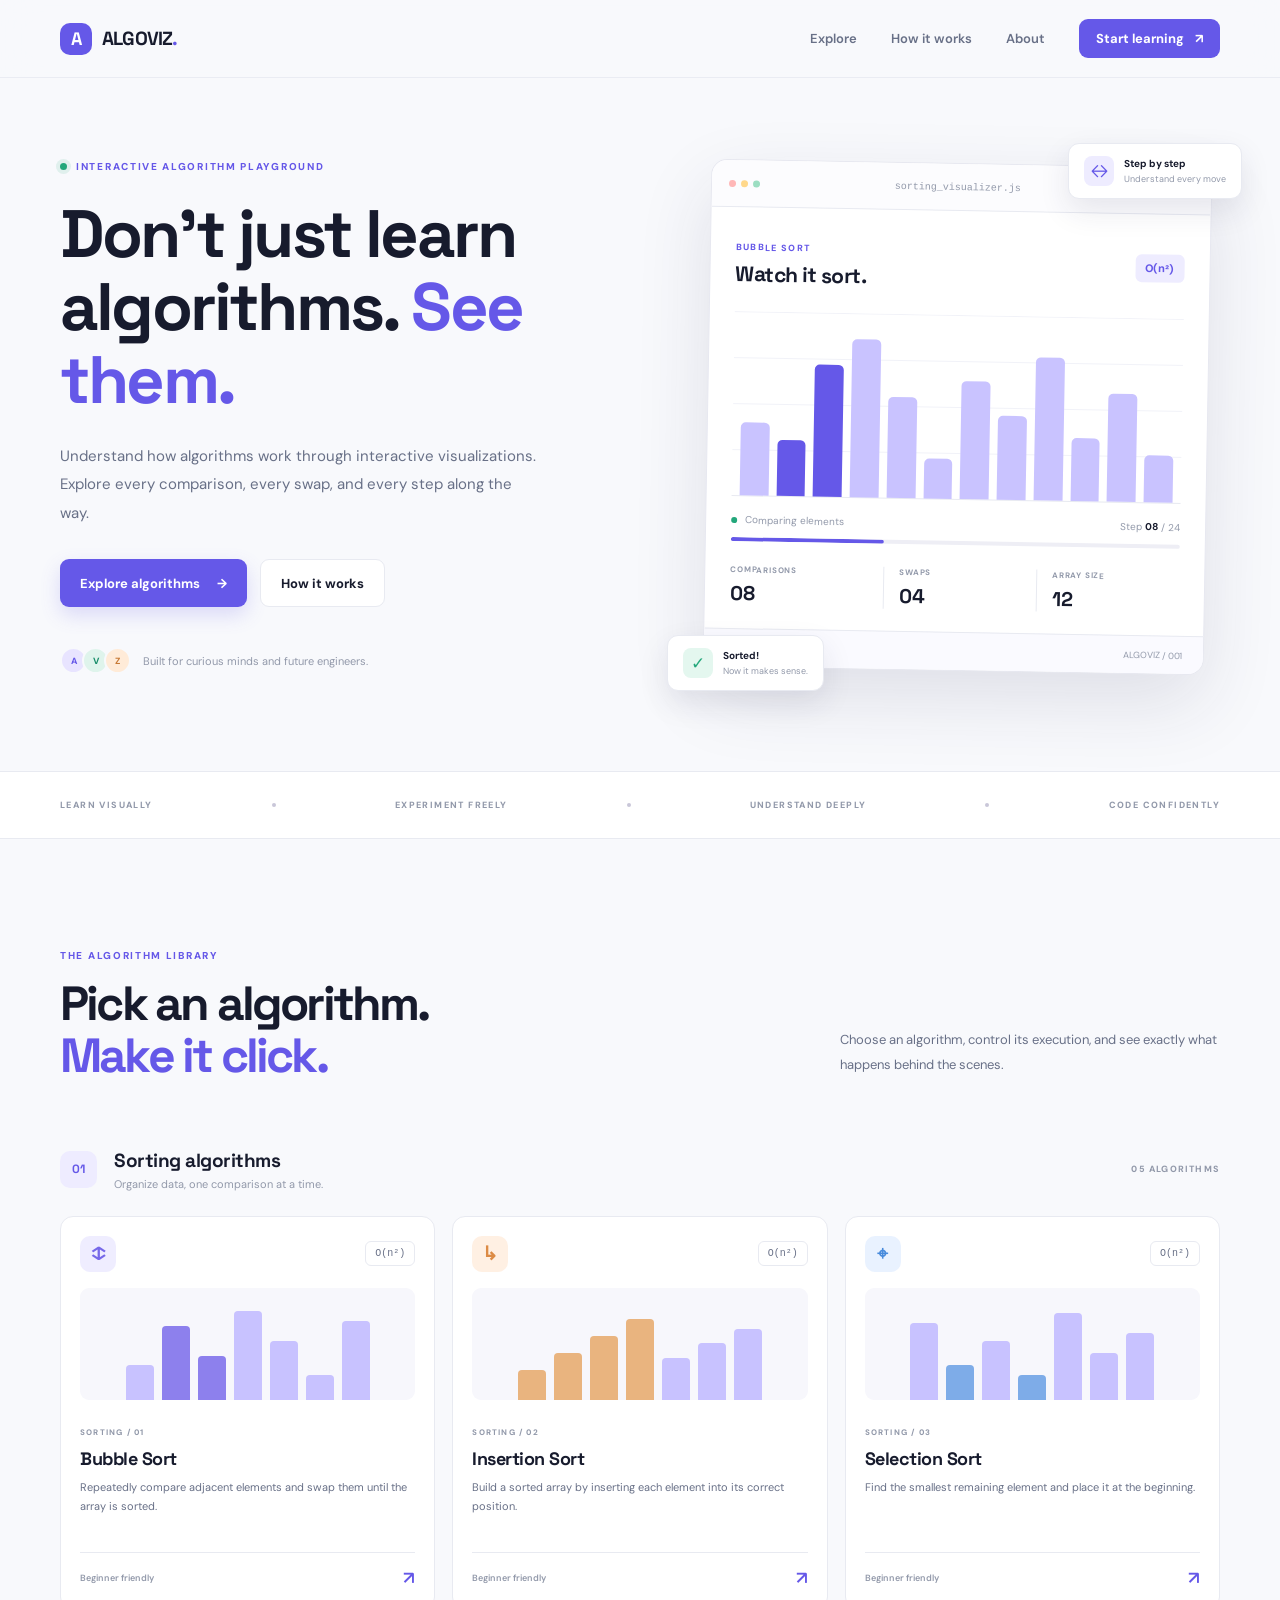
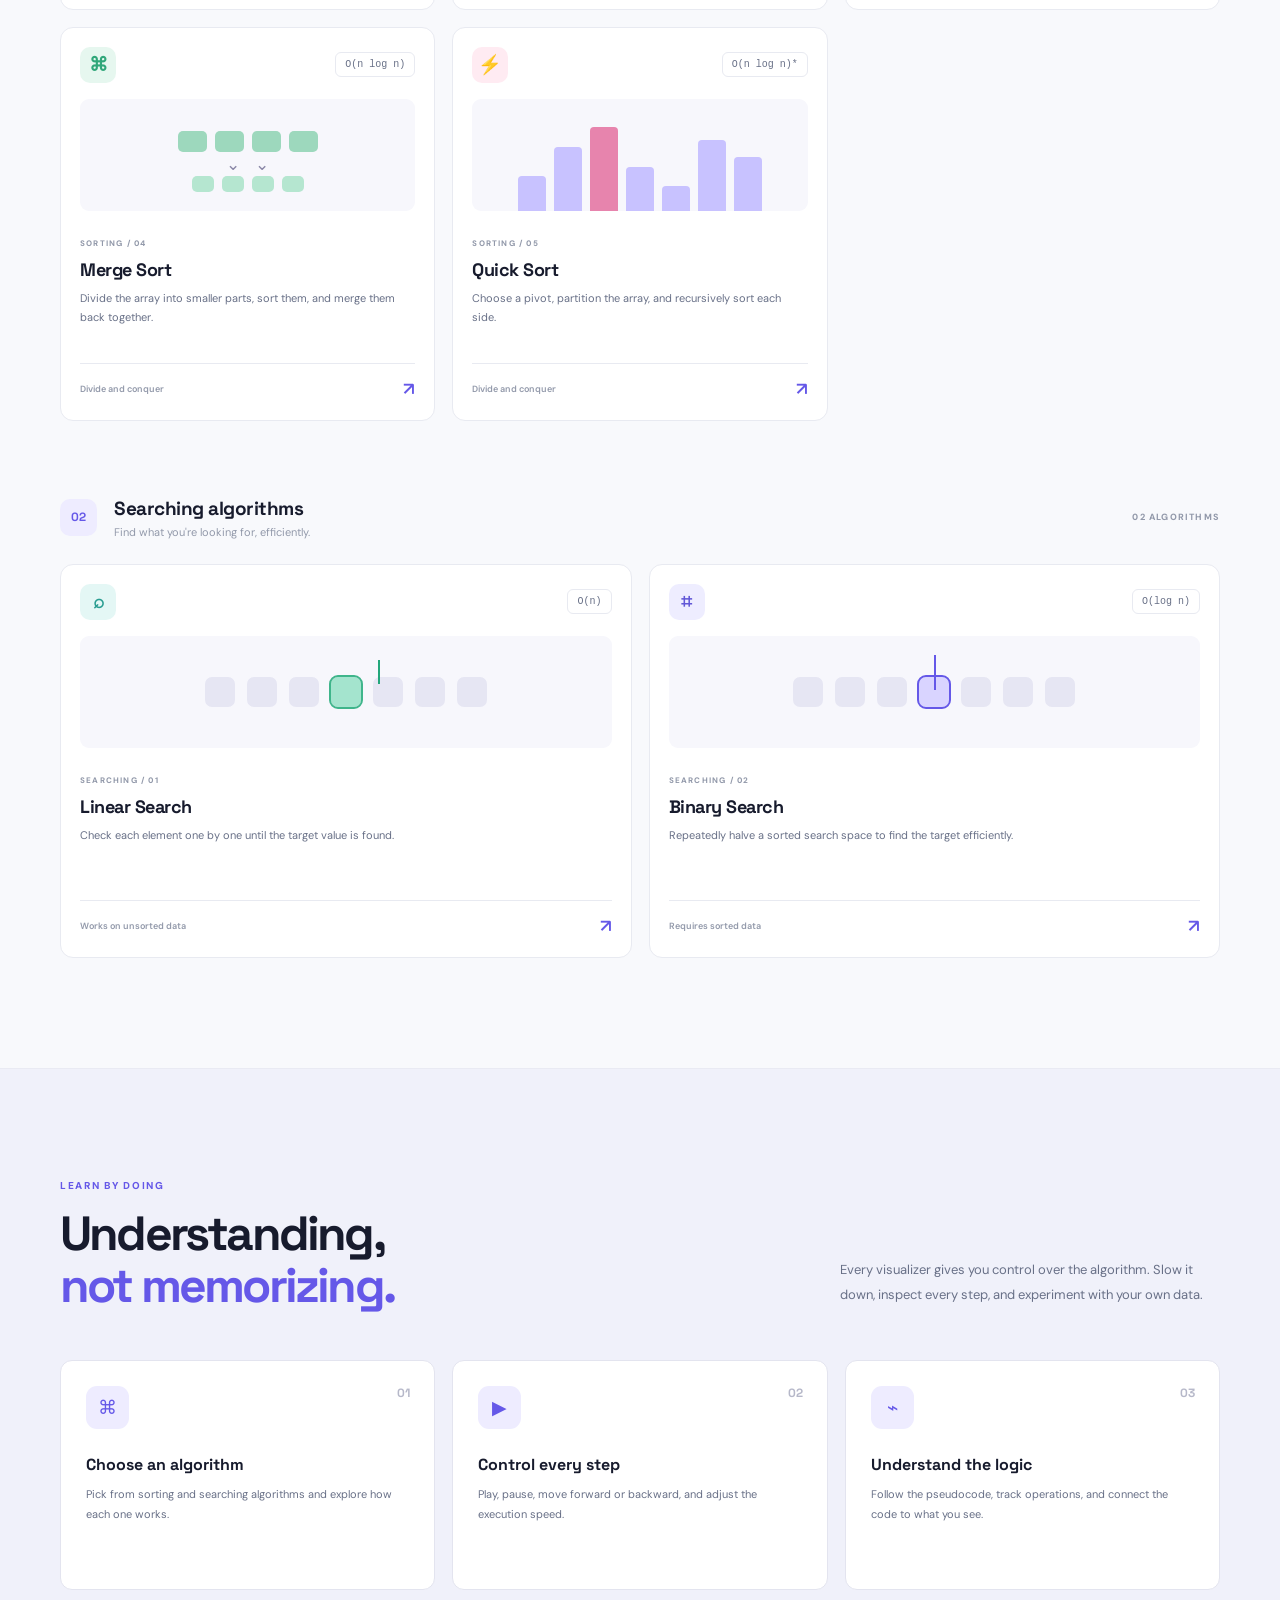
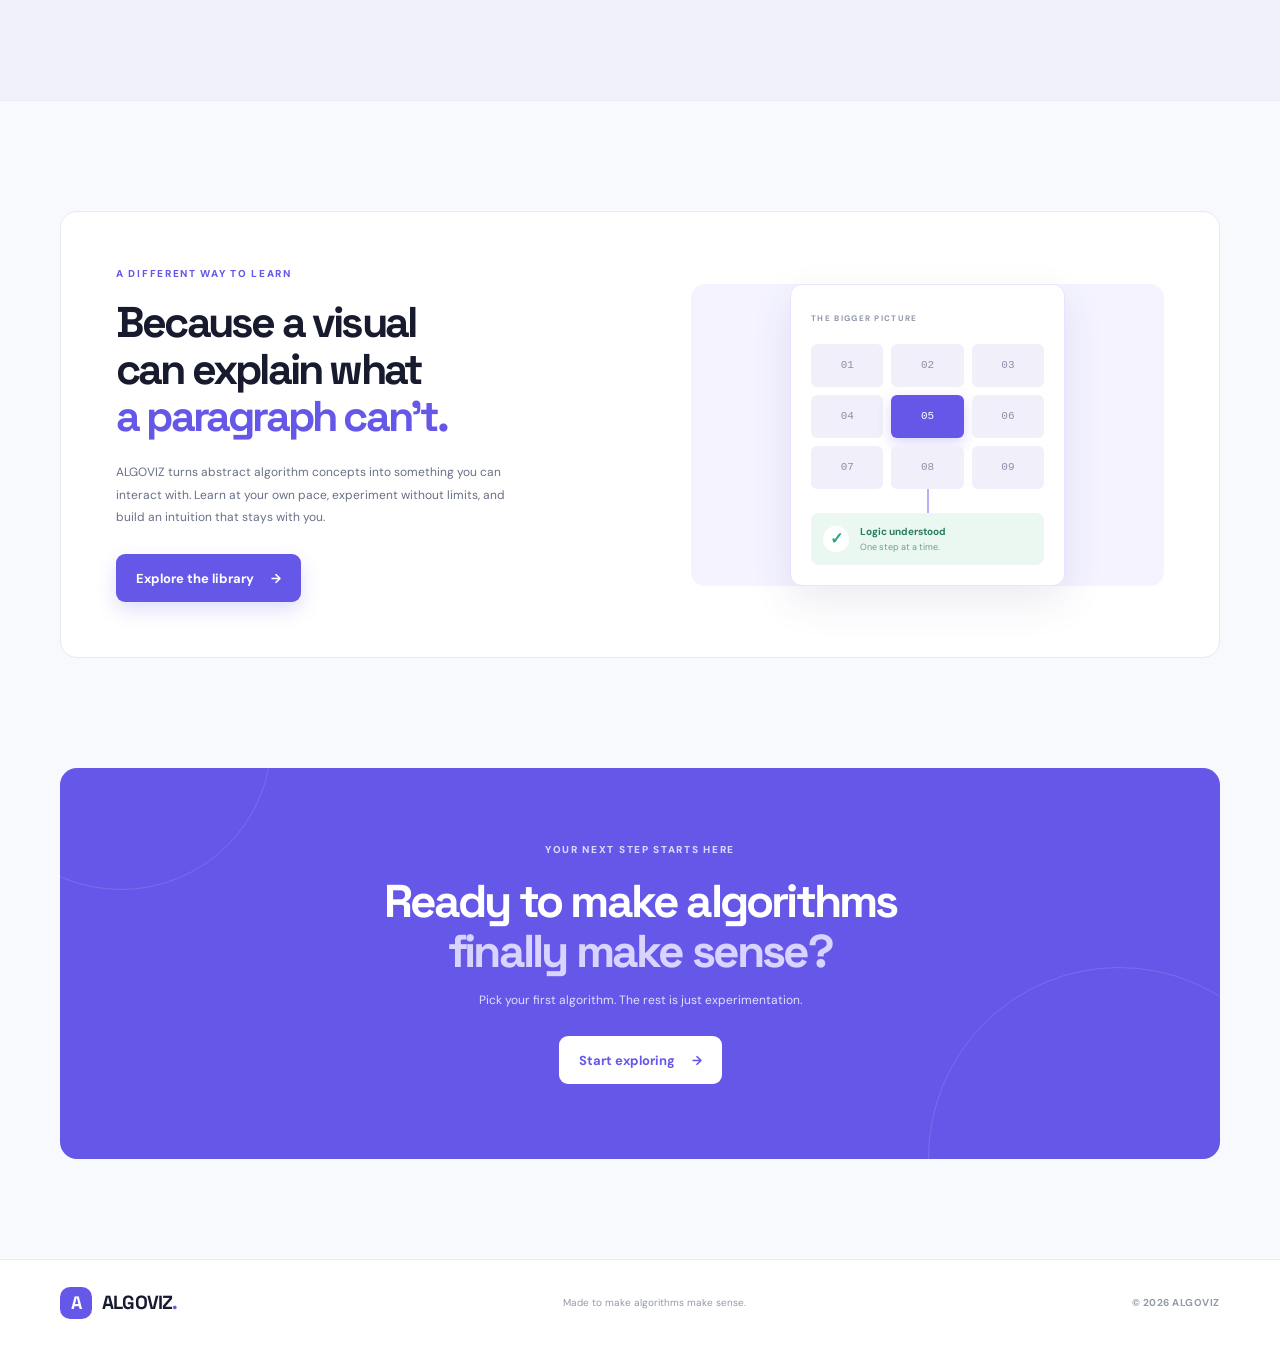
==== index.html @ 14aaf3ce "Updated UI" ====
<!DOCTYPE html>
<html lang="en">
<head>
  <meta charset="UTF-8" />
  <meta name="viewport" content="width=device-width, initial-scale=1.0" />
  <meta name="theme-color" content="#f8f9fc" />
  <meta name="description" content="Explore sorting and searching algorithms through interactive visualizations. Learn how algorithms work, one step at a time." />
  <title>ALGOVIZ — See Algorithms in Action</title>
  <link rel="preconnect" href="https://fonts.googleapis.com">
  <link rel="preconnect" href="https://fonts.gstatic.com" crossorigin>
  <link href="https://fonts.googleapis.com/css2?family=DM+Sans:wght@400;500;600;700;800&family=Space+Grotesk:wght@400;500;600;700&display=swap" rel="stylesheet">
  <link rel="stylesheet" href="css/global.css" />
  <script src="js/app.js" defer></script>
</head>
<body>
  <header class="site-header">
    <nav class="navbar container">
      <a href="index.html" class="brand">
        <span class="brand-mark">A</span>
        <span>ALGOVIZ<span class="brand-dot">.</span></span>
      </a>

      <button class="menu-toggle" id="menuToggle" aria-label="Toggle navigation" aria-expanded="false">
        <span></span>
        <span></span>
      </button>

      <div class="nav-links" id="navLinks">
        <a href="#explore">Explore</a>
        <a href="#how-it-works">How it works</a>
        <a href="#about">About</a>
        <a href="#explore" class="nav-cta">Start learning <span>↗</span></a>
      </div>
    </nav>
  </header>

  <main>
    <section class="hero container">
      <div class="hero-content reveal">
        <div class="eyebrow">
          <span class="eyebrow-dot"></span>
          INTERACTIVE ALGORITHM PLAYGROUND
        </div>

        <h1>
          Don't just learn<br />
          algorithms. <span>See them.</span>
        </h1>

        <p class="hero-description">
          Understand how algorithms work through interactive visualizations.
          Explore every comparison, every swap, and every step along the way.
        </p>

        <div class="hero-actions">
          <a href="#explore" class="button button-primary">
            Explore algorithms <span>→</span>
          </a>
          <a href="#how-it-works" class="button button-secondary">
            How it works
          </a>
        </div>

        <div class="hero-meta">
          <div class="avatar-stack">
            <span>A</span>
            <span>V</span>
            <span>Z</span>
          </div>
          <p>Built for curious minds and future engineers.</p>
        </div>
      </div>

      <div class="hero-visual reveal">
        <div class="visual-window">
          <div class="window-top">
            <div class="window-dots">
              <i></i><i></i><i></i>
            </div>
            <span>sorting_visualizer.js</span>
            <span class="live-indicator"><i></i> LIVE</span>
          </div>

          <div class="visual-content">
            <div class="visual-heading">
              <div>
                <span class="visual-label">BUBBLE SORT</span>
                <h3>Watch it sort.</h3>
              </div>
              <span class="complexity-tag">O(n²)</span>
            </div>

            <div class="bars-container" id="previewBars">
              <div class="bar" style="height: 42%"></div>
              <div class="bar" style="height: 76%"></div>
              <div class="bar" style="height: 32%"></div>
              <div class="bar" style="height: 91%"></div>
              <div class="bar" style="height: 58%"></div>
              <div class="bar" style="height: 23%"></div>
              <div class="bar" style="height: 68%"></div>
              <div class="bar" style="height: 48%"></div>
              <div class="bar" style="height: 82%"></div>
              <div class="bar" style="height: 36%"></div>
              <div class="bar" style="height: 62%"></div>
              <div class="bar" style="height: 27%"></div>
            </div>

            <div class="visual-status">
              <span><i class="status-dot"></i> Comparing elements</span>
              <span>Step <strong>08</strong> / 24</span>
            </div>

            <div class="visual-progress">
              <span></span>
            </div>

            <div class="visual-stats">
              <div>
                <span>COMPARISONS</span>
                <strong>08</strong>
              </div>
              <div>
                <span>SWAPS</span>
                <strong>04</strong>
              </div>
              <div>
                <span>ARRAY SIZE</span>
                <strong>12</strong>
              </div>
            </div>
          </div>

          <div class="visual-footer">
            <span>● Interactive preview</span>
            <span>ALGOVIZ / 001</span>
          </div>
        </div>

        <div class="floating-note note-top">
          <span class="note-icon">↔</span>
          <div>
            <strong>Step by step</strong>
            <small>Understand every move</small>
          </div>
        </div>

        <div class="floating-note note-bottom">
          <span class="note-icon note-icon-green">✓</span>
          <div>
            <strong>Sorted!</strong>
            <small>Now it makes sense.</small>
          </div>
        </div>
      </div>
    </section>

    <section class="trust-strip">
      <div class="container trust-inner">
        <span>LEARN VISUALLY</span>
        <span class="trust-divider"></span>
        <span>EXPERIMENT FREELY</span>
        <span class="trust-divider"></span>
        <span>UNDERSTAND DEEPLY</span>
        <span class="trust-divider"></span>
        <span>CODE CONFIDENTLY</span>
      </div>
    </section>

    <section class="explore-section section container" id="explore">
      <div class="section-heading reveal">
        <div>
          <div class="eyebrow">THE ALGORITHM LIBRARY</div>
          <h2>Pick an algorithm.<br /><span>Make it click.</span></h2>
        </div>
        <p>
          Choose an algorithm, control its execution, and see exactly
          what happens behind the scenes.
        </p>
      </div>

      <div class="category-heading reveal">
        <div class="category-number">01</div>
        <div>
          <h3>Sorting algorithms</h3>
          <p>Organize data, one comparison at a time.</p>
        </div>
        <span class="category-count">05 ALGORITHMS</span>
      </div>

      <div class="algorithm-grid">
        <a href="pages/sorting/bubble.html" class="algorithm-card featured-card reveal">
          <div class="card-top">
            <span class="card-icon icon-purple">↕</span>
            <span class="card-complexity">O(n²)</span>
          </div>
          <div class="card-visual bubble-art">
            <span style="--h: 35%"></span>
            <span style="--h: 75%"></span>
            <span style="--h: 45%"></span>
            <span style="--h: 90%"></span>
            <span style="--h: 60%"></span>
            <span style="--h: 25%"></span>
            <span style="--h: 80%"></span>
          </div>
          <div class="card-content">
            <span class="card-index">SORTING / 01</span>
            <h4>Bubble Sort</h4>
            <p>Repeatedly compare adjacent elements and swap them until the array is sorted.</p>
          </div>
          <div class="card-bottom">
            <span>Beginner friendly</span>
            <span class="card-arrow">↗</span>
          </div>
        </a>

        <a href="pages/sorting/insertion.html" class="algorithm-card reveal">
          <div class="card-top">
            <span class="card-icon icon-orange">↳</span>
            <span class="card-complexity">O(n²)</span>
          </div>
          <div class="card-visual insertion-art">
            <span style="--h: 30%"></span>
            <span style="--h: 48%"></span>
            <span style="--h: 65%"></span>
            <span style="--h: 82%"></span>
            <span style="--h: 42%"></span>
            <span style="--h: 58%"></span>
            <span style="--h: 72%"></span>
          </div>
          <div class="card-content">
            <span class="card-index">SORTING / 02</span>
            <h4>Insertion Sort</h4>
            <p>Build a sorted array by inserting each element into its correct position.</p>
          </div>
          <div class="card-bottom">
            <span>Beginner friendly</span>
            <span class="card-arrow">↗</span>
          </div>
        </a>

        <a href="pages/sorting/selection.html" class="algorithm-card reveal">
          <div class="card-top">
            <span class="card-icon icon-blue">⌖</span>
            <span class="card-complexity">O(n²)</span>
          </div>
          <div class="card-visual selection-art">
            <span style="--h: 78%"></span>
            <span style="--h: 35%"></span>
            <span style="--h: 60%"></span>
            <span style="--h: 25%"></span>
            <span style="--h: 88%"></span>
            <span style="--h: 48%"></span>
            <span style="--h: 68%"></span>
          </div>
          <div class="card-content">
            <span class="card-index">SORTING / 03</span>
            <h4>Selection Sort</h4>
            <p>Find the smallest remaining element and place it at the beginning.</p>
          </div>
          <div class="card-bottom">
            <span>Beginner friendly</span>
            <span class="card-arrow">↗</span>
          </div>
        </a>

        <a href="pages/sorting/merge.html" class="algorithm-card reveal">
          <div class="card-top">
            <span class="card-icon icon-green">⌘</span>
            <span class="card-complexity">O(n log n)</span>
          </div>
          <div class="card-visual merge-art">
            <div class="merge-row">
              <span></span><span></span><span></span><span></span>
            </div>
            <div class="merge-lines">⌄ &nbsp; ⌄</div>
            <div class="merge-row merge-row-small">
              <span></span><span></span><span></span><span></span>
            </div>
          </div>
          <div class="card-content">
            <span class="card-index">SORTING / 04</span>
            <h4>Merge Sort</h4>
            <p>Divide the array into smaller parts, sort them, and merge them back together.</p>
          </div>
          <div class="card-bottom">
            <span>Divide and conquer</span>
            <span class="card-arrow">↗</span>
          </div>
        </a>

        <a href="pages/sorting/quick.html" class="algorithm-card reveal">
          <div class="card-top">
            <span class="card-icon icon-pink">⚡</span>
            <span class="card-complexity">O(n log n)*</span>
          </div>
          <div class="card-visual quick-art">
            <span style="--h: 35%"></span>
            <span style="--h: 65%"></span>
            <span class="pivot" style="--h: 85%"></span>
            <span style="--h: 45%"></span>
            <span style="--h: 25%"></span>
            <span style="--h: 72%"></span>
            <span style="--h: 55%"></span>
          </div>
          <div class="card-content">
            <span class="card-index">SORTING / 05</span>
            <h4>Quick Sort</h4>
            <p>Choose a pivot, partition the array, and recursively sort each side.</p>
          </div>
          <div class="card-bottom">
            <span>Divide and conquer</span>
            <span class="card-arrow">↗</span>
          </div>
        </a>
      </div>

      <div class="category-heading search-heading reveal">
        <div class="category-number">02</div>
        <div>
          <h3>Searching algorithms</h3>
          <p>Find what you're looking for, efficiently.</p>
        </div>
        <span class="category-count">02 ALGORITHMS</span>
      </div>

      <div class="algorithm-grid search-grid">
        <a href="pages/searching/linear.html" class="algorithm-card reveal">
          <div class="card-top">
            <span class="card-icon icon-teal">⌕</span>
            <span class="card-complexity">O(n)</span>
          </div>
          <div class="card-visual linear-art">
            <span></span><span></span><span></span><span class="search-hit"></span><span></span><span></span><span></span>
            <i></i>
          </div>
          <div class="card-content">
            <span class="card-index">SEARCHING / 01</span>
            <h4>Linear Search</h4>
            <p>Check each element one by one until the target value is found.</p>
          </div>
          <div class="card-bottom">
            <span>Works on unsorted data</span>
            <span class="card-arrow">↗</span>
          </div>
        </a>

        <a href="pages/searching/binary.html" class="algorithm-card reveal">
          <div class="card-top">
            <span class="card-icon icon-indigo">⌗</span>
            <span class="card-complexity">O(log n)</span>
          </div>
          <div class="card-visual binary-art">
            <span></span><span></span><span></span><span class="binary-mid"></span><span></span><span></span><span></span>
            <i></i>
          </div>
          <div class="card-content">
            <span class="card-index">SEARCHING / 02</span>
            <h4>Binary Search</h4>
            <p>Repeatedly halve a sorted search space to find the target efficiently.</p>
          </div>
          <div class="card-bottom">
            <span>Requires sorted data</span>
            <span class="card-arrow">↗</span>
          </div>
        </a>
      </div>
    </section>

    <section class="how-section" id="how-it-works">
      <div class="container">
        <div class="section-heading reveal">
          <div>
            <div class="eyebrow">LEARN BY DOING</div>
            <h2>Understanding,<br /><span>not memorizing.</span></h2>
          </div>
          <p>
            Every visualizer gives you control over the algorithm.
            Slow it down, inspect every step, and experiment with your own data.
          </p>
        </div>

        <div class="steps-grid">
          <div class="step-card reveal">
            <span class="step-number">01</span>
            <div class="step-icon">⌘</div>
            <h3>Choose an algorithm</h3>
            <p>Pick from sorting and searching algorithms and explore how each one works.</p>
          </div>
          <div class="step-card reveal">
            <span class="step-number">02</span>
            <div class="step-icon">▶</div>
            <h3>Control every step</h3>
            <p>Play, pause, move forward or backward, and adjust the execution speed.</p>
          </div>
          <div class="step-card reveal">
            <span class="step-number">03</span>
            <div class="step-icon">⌁</div>
            <h3>Understand the logic</h3>
            <p>Follow the pseudocode, track operations, and connect the code to what you see.</p>
          </div>
        </div>
      </div>
    </section>

    <section class="about-section container" id="about">
      <div class="about-panel reveal">
        <div class="about-copy">
          <div class="eyebrow">A DIFFERENT WAY TO LEARN</div>
          <h2>Because a visual<br />can explain what<br /><span>a paragraph can't.</span></h2>
          <p>
            ALGOVIZ turns abstract algorithm concepts into something you can
            interact with. Learn at your own pace, experiment without limits,
            and build an intuition that stays with you.
          </p>
          <a href="#explore" class="button button-primary">Explore the library <span>→</span></a>
        </div>

        <div class="about-art">
          <div class="about-art-card">
            <span class="art-caption">THE BIGGER PICTURE</span>
            <div class="art-grid">
              <span>01</span><span>02</span><span>03</span>
              <span>04</span><span class="art-active">05</span><span>06</span>
              <span>07</span><span>08</span><span>09</span>
            </div>
            <div class="art-connector"></div>
            <div class="art-result">
              <span>✓</span>
              <div>
                <strong>Logic understood</strong>
                <small>One step at a time.</small>
              </div>
            </div>
          </div>
        </div>
      </div>
    </section>

    <section class="final-cta container">
      <div class="final-cta-inner reveal">
        <div class="eyebrow">YOUR NEXT STEP STARTS HERE</div>
        <h2>Ready to make algorithms<br /><span>finally make sense?</span></h2>
        <p>Pick your first algorithm. The rest is just experimentation.</p>
        <a href="#explore" class="button button-light">Start exploring <span>→</span></a>
      </div>
    </section>
  </main>

  <footer class="site-footer">
    <div class="container footer-inner">
      <a href="index.html" class="brand">
        <span class="brand-mark">A</span>
        <span>ALGOVIZ<span class="brand-dot">.</span></span>
      </a>
      <p>Made to make algorithms make sense.</p>
      <span class="footer-copy">© 2026 ALGOVIZ</span>
    </div>
  </footer>
</body>
</html>
---- css/global.css ----
:root {
  --bg: #f8f9fc;
  --surface: #ffffff;
  --surface-soft: #f1f3f9;
  --text: #171b2d;
  --text-secondary: #687087;
  --text-muted: #9299aa;
  --border: #e8eaf1;
  --primary: #6558e8;
  --primary-dark: #5044d1;
  --primary-soft: #eeecff;
  --green: #23a77b;
  --shadow: 0 18px 55px rgba(32, 39, 74, 0.07);
  --font-body: "DM Sans", sans-serif;
  --font-display: "Space Grotesk", sans-serif;
}

* {
  margin: 0;
  padding: 0;
  box-sizing: border-box;
}

html {
  scroll-behavior: smooth;
  scroll-padding-top: 100px;
}

body {
  background: var(--bg);
  color: var(--text);
  font-family: var(--font-body);
  -webkit-font-smoothing: antialiased;
}

a {
  color: inherit;
  text-decoration: none;
}

button {
  font: inherit;
}

.container {
  width: min(1160px, calc(100% - 48px));
  margin-inline: auto;
}

.site-header {
  height: 78px;
  display: flex;
  align-items: center;
  background: rgba(248, 249, 252, 0.88);
  backdrop-filter: blur(18px);
  border-bottom: 1px solid rgba(232, 234, 241, 0.85);
  position: sticky;
  top: 0;
  z-index: 100;
}

.navbar {
  display: flex;
  align-items: center;
  justify-content: space-between;
}

.brand {
  display: inline-flex;
  align-items: center;
  gap: 10px;
  font-family: var(--font-display);
  font-size: 19px;
  font-weight: 700;
  letter-spacing: -0.8px;
}

.brand-mark {
  width: 32px;
  height: 32px;
  display: grid;
  place-items: center;
  color: #fff;
  background: var(--primary);
  border-radius: 10px;
  font-size: 18px;
}

.brand-dot {
  color: var(--primary);
}

.nav-links {
  display: flex;
  align-items: center;
  gap: 34px;
}

.nav-links > a:not(.nav-cta) {
  color: var(--text-secondary);
  font-size: 13px;
  font-weight: 600;
  transition: color 0.2s;
}

.nav-links > a:not(.nav-cta):hover {
  color: var(--primary);
}

.nav-cta {
  padding: 11px 17px;
  background: var(--primary);
  color: #fff;
  border-radius: 9px;
  font-size: 13px;
  font-weight: 700;
  transition: 0.2s;
}

.nav-cta:hover {
  background: var(--primary-dark);
  transform: translateY(-2px);
}

.nav-cta span {
  margin-left: 8px;
}

.menu-toggle {
  display: none;
  border: 0;
  background: transparent;
  cursor: pointer;
}

.hero {
  min-height: 620px;
  display: grid;
  grid-template-columns: 1fr 0.92fr;
  align-items: center;
  gap: 65px;
  padding-top: 65px;
  padding-bottom: 80px;
}

.eyebrow {
  display: flex;
  align-items: center;
  gap: 9px;
  color: var(--primary);
  font-size: 10px;
  font-weight: 800;
  letter-spacing: 1.7px;
}

.eyebrow-dot {
  width: 7px;
  height: 7px;
  background: var(--green);
  border-radius: 50%;
  box-shadow: 0 0 0 4px rgba(35, 167, 123, 0.11);
}

.hero h1,
.section-heading h2,
.about-copy h2,
.final-cta h2 {
  font-family: var(--font-display);
  font-weight: 700;
  letter-spacing: -2.8px;
  line-height: 1.09;
}

.hero h1 {
  font-size: clamp(44px, 5.3vw, 67px);
  margin-top: 25px;
}

.hero h1 span,
.section-heading h2 span,
.about-copy h2 span {
  color: var(--primary);
}

.hero-description {
  max-width: 480px;
  color: var(--text-secondary);
  font-size: 15px;
  line-height: 1.9;
  margin-top: 25px;
}

.hero-actions {
  display: flex;
  gap: 13px;
  margin-top: 32px;
}

.button {
  min-height: 48px;
  display: inline-flex;
  align-items: center;
  justify-content: center;
  gap: 17px;
  padding: 0 20px;
  border-radius: 9px;
  font-size: 13px;
  font-weight: 700;
  transition: 0.2s ease;
}

.button-primary {
  color: white;
  background: var(--primary);
  box-shadow: 0 8px 20px rgba(101, 88, 232, 0.2);
}

.button-primary:hover {
  background: var(--primary-dark);
  transform: translateY(-3px);
  box-shadow: 0 12px 25px rgba(101, 88, 232, 0.25);
}

.button-secondary {
  color: var(--text);
  border: 1px solid var(--border);
  background: white;
}

.button-secondary:hover {
  border-color: var(--primary);
  color: var(--primary);
}

.hero-meta {
  display: flex;
  align-items: center;
  gap: 12px;
  margin-top: 40px;
}

.hero-meta p {
  color: var(--text-muted);
  font-size: 11px;
}

.avatar-stack {
  display: flex;
  padding-left: 5px;
}

.avatar-stack span {
  width: 27px;
  height: 27px;
  margin-left: -5px;
  display: grid;
  place-items: center;
  border: 2px solid var(--bg);
  border-radius: 50%;
  background: #e8e4ff;
  color: var(--primary);
  font-size: 9px;
  font-weight: 800;
}

.avatar-stack span:nth-child(2) {
  background: #dff4ec;
  color: #168c68;
}

.avatar-stack span:nth-child(3) {
  background: #ffebd8;
  color: #c77935;
}

.hero-visual {
  position: relative;
  padding: 20px 12px;
}

.visual-window {
  position: relative;
  z-index: 2;
  overflow: hidden;
  border: 1px solid #e7e8f0;
  border-radius: 16px;
  background: #fff;
  box-shadow: 0 28px 75px rgba(39, 43, 85, 0.12);
  transform: rotate(1deg);
}

.window-top {
  height: 47px;
  padding: 0 17px;
  display: flex;
  align-items: center;
  justify-content: space-between;
  background: #fcfcfe;
  border-bottom: 1px solid var(--border);
  color: var(--text-muted);
  font-family: monospace;
  font-size: 10px;
}

.window-dots {
  display: flex;
  gap: 5px;
}

.window-dots i {
  width: 7px;
  height: 7px;
  border-radius: 50%;
  background: #ffb7b7;
}

.window-dots i:nth-child(2) {
  background: #ffd88b;
}

.window-dots i:nth-child(3) {
  background: #9cdec2;
}

.live-indicator {
  color: var(--green);
  font-size: 9px;
  font-weight: 800;
}

.live-indicator i {
  display: inline-block;
  width: 6px;
  height: 6px;
  background: var(--green);
  border-radius: 50%;
  margin-right: 5px;
}

.visual-content {
  padding: 27px 25px 22px;
}

.visual-heading {
  display: flex;
  justify-content: space-between;
  align-items: center;
}

.visual-label {
  color: var(--primary);
  font-size: 9px;
  font-weight: 800;
  letter-spacing: 1.3px;
}

.visual-heading h3 {
  margin-top: 5px;
  font-family: var(--font-display);
  font-size: 21px;
  letter-spacing: -0.6px;
}

.complexity-tag {
  padding: 7px 10px;
  background: var(--primary-soft);
  color: var(--primary);
  border-radius: 6px;
  font-size: 11px;
  font-weight: 800;
}

.bars-container {
  height: 185px;
  margin-top: 24px;
  display: flex;
  align-items: end;
  justify-content: center;
  gap: 8px;
  padding: 10px 8px 0;
  border-bottom: 1px solid var(--border);
  background-image: linear-gradient(to bottom, #f1f2f8 1px, transparent 1px);
  background-size: 100% 25%;
}

.bar {
  width: 7%;
  min-width: 8px;
  height: 50%;
  border-radius: 5px 5px 0 0;
  background: #c9c3ff;
  transition: height 0.55s ease, background 0.3s ease;
}

.bar.active {
  background: var(--primary);
}

.visual-status {
  display: flex;
  justify-content: space-between;
  margin-top: 17px;
  color: var(--text-muted);
  font-size: 10px;
}

.visual-status strong {
  color: var(--text);
}

.status-dot {
  display: inline-block;
  width: 6px;
  height: 6px;
  background: var(--green);
  border-radius: 50%;
  margin-right: 5px;
}

.visual-progress {
  height: 4px;
  margin-top: 11px;
  overflow: hidden;
  border-radius: 5px;
  background: #eeeef5;
}

.visual-progress span {
  display: block;
  width: 34%;
  height: 100%;
  border-radius: inherit;
  background: var(--primary);
}

.visual-stats {
  display: grid;
  grid-template-columns: repeat(3, 1fr);
  gap: 10px;
  margin-top: 23px;
}

.visual-stats div {
  display: flex;
  flex-direction: column;
  gap: 6px;
}

.visual-stats div + div {
  padding-left: 15px;
  border-left: 1px solid var(--border);
}

.visual-stats span {
  color: var(--text-muted);
  font-size: 8px;
  font-weight: 700;
  letter-spacing: 0.8px;
}

.visual-stats strong {
  font-family: var(--font-display);
  font-size: 20px;
}

.visual-footer {
  height: 38px;
  padding: 0 20px;
  display: flex;
  align-items: center;
  justify-content: space-between;
  background: #fafaff;
  border-top: 1px solid var(--border);
  color: var(--text-muted);
  font-size: 9px;
}

.floating-note {
  position: absolute;
  z-index: 3;
  display: flex;
  align-items: center;
  gap: 10px;
  padding: 12px 15px;
  border: 1px solid var(--border);
  border-radius: 11px;
  background: white;
  box-shadow: 0 12px 30px rgba(35, 40, 78, 0.1);
}

.note-top {
  top: 0;
  right: -22px;
}

.note-bottom {
  bottom: 0;
  left: -28px;
}

.note-icon {
  width: 30px;
  height: 30px;
  display: grid;
  place-items: center;
  border-radius: 8px;
  background: var(--primary-soft);
  color: var(--primary);
  font-size: 17px;
}

.note-icon-green {
  background: #e4f7ef;
  color: var(--green);
}

.floating-note div {
  display: flex;
  flex-direction: column;
  gap: 3px;
}

.floating-note strong {
  font-size: 10px;
}

.floating-note small {
  color: var(--text-muted);
  font-size: 9px;
}

.trust-strip {
  border-top: 1px solid var(--border);
  border-bottom: 1px solid var(--border);
  background: white;
}

.trust-inner {
  min-height: 66px;
  display: flex;
  align-items: center;
  justify-content: space-between;
  gap: 15px;
}

.trust-inner span {
  color: var(--text-muted);
  font-size: 9px;
  font-weight: 800;
  letter-spacing: 1.4px;
}

.trust-inner .trust-divider {
  width: 4px;
  height: 4px;
  border-radius: 50%;
  background: #c9c7d9;
}

.section {
  padding-top: 110px;
  padding-bottom: 110px;
}

.section-heading {
  display: flex;
  align-items: end;
  justify-content: space-between;
  gap: 50px;
  margin-bottom: 65px;
}

.section-heading h2 {
  margin-top: 16px;
  font-size: clamp(36px, 4vw, 48px);
}

.section-heading > p {
  max-width: 380px;
  padding-bottom: 5px;
  color: var(--text-secondary);
  font-size: 13px;
  line-height: 1.9;
}

.category-heading {
  display: flex;
  align-items: center;
  gap: 17px;
  margin-bottom: 25px;
}

.category-number {
  width: 37px;
  height: 37px;
  display: grid;
  place-items: center;
  border-radius: 10px;
  background: var(--primary-soft);
  color: var(--primary);
  font-family: var(--font-display);
  font-size: 12px;
  font-weight: 700;
}

.category-heading h3 {
  font-family: var(--font-display);
  font-size: 19px;
  letter-spacing: -0.5px;
}

.category-heading p {
  margin-top: 4px;
  color: var(--text-muted);
  font-size: 11px;
}

.category-count {
  margin-left: auto;
  color: var(--text-muted);
  font-size: 9px;
  font-weight: 800;
  letter-spacing: 1.2px;
}

.algorithm-grid {
  display: grid;
  grid-template-columns: repeat(3, minmax(0, 1fr));
  gap: 17px;
}

.algorithm-card {
  min-width: 0;
  padding: 19px;
  display: flex;
  flex-direction: column;
  border: 1px solid var(--border);
  border-radius: 13px;
  background: white;
  transition: transform 0.25s ease, box-shadow 0.25s ease, border-color 0.25s ease;
}

.algorithm-card:hover {
  transform: translateY(-6px);
  border-color: #d4d0ff;
  box-shadow: var(--shadow);
}

.card-top {
  display: flex;
  align-items: center;
  justify-content: space-between;
}

.card-icon {
  width: 36px;
  height: 36px;
  display: grid;
  place-items: center;
  border-radius: 10px;
  font-size: 19px;
  font-weight: 700;
}

.icon-purple {
  background: #efedff;
  color: #7668e9;
}

.icon-orange {
  background: #fff0e3;
  color: #dc8b45;
}

.icon-blue {
  background: #e9f2ff;
  color: #488bdc;
}

.icon-green {
  background: #e6f7ef;
  color: #31a77a;
}

.icon-pink {
  background: #ffebf2;
  color: #e46e9c;
}

.icon-teal {
  background: #e4f7f5;
  color: #299d91;
}

.icon-indigo {
  background: #eeedff;
  color: #6258d7;
}

.card-complexity {
  padding: 6px 9px;
  border: 1px solid var(--border);
  border-radius: 6px;
  color: var(--text-secondary);
  font-family: monospace;
  font-size: 10px;
}

.card-visual {
  height: 112px;
  margin-top: 16px;
  padding: 14px 12px 0;
  display: flex;
  align-items: end;
  justify-content: center;
  gap: 8px;
  overflow: hidden;
  border-radius: 9px;
  background: #f7f7fc;
}

.card-visual > span {
  width: 9%;
  height: var(--h);
  min-height: 12px;
  border-radius: 4px 4px 0 0;
  background: #c8c2ff;
}

.bubble-art > span:nth-child(2),
.bubble-art > span:nth-child(3) {
  background: #8d80ed;
}

.insertion-art > span:nth-child(-n+4) {
  background: #e9b47f;
}

.selection-art > span:nth-child(2),
.selection-art > span:nth-child(4) {
  background: #7eace8;
}

.quick-art .pivot {
  background: #e784ad;
}

.merge-art {
  flex-direction: column;
  align-items: center;
  justify-content: center;
  gap: 7px;
}

.merge-row {
  display: flex;
  justify-content: center;
  gap: 8px;
}

.merge-row span {
  width: 29px;
  height: 21px;
  border-radius: 5px;
  background: #9dd8bd;
}

.merge-row-small span {
  width: 22px;
  height: 16px;
  background: #b5e6d0;
}

.merge-lines {
  color: #8a87a7;
  font-size: 17px;
  line-height: 10px;
}

.card-content {
  padding-top: 19px;
}

.card-index {
  color: var(--text-muted);
  font-size: 8px;
  font-weight: 800;
  letter-spacing: 1.2px;
}

.card-content h4 {
  margin-top: 7px;
  font-family: var(--font-display);
  font-size: 18px;
  letter-spacing: -0.5px;
}

.card-content p {
  min-height: 57px;
  margin-top: 8px;
  color: var(--text-secondary);
  font-size: 11px;
  line-height: 1.75;
}

.card-bottom {
  margin-top: 17px;
  padding-top: 13px;
  display: flex;
  align-items: center;
  justify-content: space-between;
  border-top: 1px solid var(--border);
  color: var(--text-muted);
  font-size: 9px;
  font-weight: 600;
}

.card-arrow {
  color: var(--primary);
  font-size: 18px;
  transition: transform 0.2s;
}

.algorithm-card:hover .card-arrow {
  transform: translate(3px, -3px);
}

.search-heading {
  margin-top: 75px;
}

.search-grid {
  grid-template-columns: repeat(2, minmax(0, 1fr));
}

.linear-art,
.binary-art {
  position: relative;
  align-items: center;
  padding: 0 28px;
  gap: 12px;
}

.linear-art > span,
.binary-art > span {
  width: 30px;
  height: 30px;
  display: grid;
  place-items: center;
  border-radius: 7px;
  background: #e6e6f3;
}

.linear-art .search-hit {
  background: #a4e4ce;
  outline: 2px solid #3fb58b;
}

.linear-art i {
  position: absolute;
  width: 2px;
  height: 24px;
  left: 56%;
  top: 24px;
  background: var(--green);
}

.binary-art .binary-mid {
  background: #d9d4ff;
  outline: 2px solid var(--primary);
}

.binary-art i {
  position: absolute;
  left: 50%;
  top: 19px;
  width: 2px;
  height: 35px;
  background: var(--primary);
}

.how-section {
  padding: 110px 0;
  background: #f0f1fa;
  border-top: 1px solid #e9eaf3;
  border-bottom: 1px solid #e9eaf3;
}

.how-section .section-heading {
  margin-bottom: 48px;
}

.steps-grid {
  display: grid;
  grid-template-columns: repeat(3, 1fr);
  gap: 17px;
}

.step-card {
  position: relative;
  min-height: 230px;
  padding: 25px;
  border: 1px solid #e3e4ef;
  border-radius: 12px;
  background: white;
}

.step-number {
  position: absolute;
  top: 24px;
  right: 24px;
  color: #b6b8c9;
  font-family: var(--font-display);
  font-size: 12px;
  font-weight: 700;
}

.step-icon {
  width: 43px;
  height: 43px;
  display: grid;
  place-items: center;
  border-radius: 11px;
  background: var(--primary-soft);
  color: var(--primary);
  font-size: 19px;
}

.step-card h3 {
  margin-top: 25px;
  font-family: var(--font-display);
  font-size: 16px;
}

.step-card p {
  margin-top: 10px;
  color: var(--text-secondary);
  font-size: 11px;
  line-height: 1.8;
}

.about-section {
  padding-top: 110px;
  padding-bottom: 110px;
}

.about-panel {
  min-height: 430px;
  display: grid;
  grid-template-columns: 1fr 0.9fr;
  align-items: center;
  gap: 50px;
  padding: 55px;
  overflow: hidden;
  border: 1px solid var(--border);
  border-radius: 17px;
  background: white;
}

.about-copy h2 {
  margin-top: 20px;
  font-size: 43px;
}

.about-copy p {
  max-width: 420px;
  margin-top: 20px;
  color: var(--text-secondary);
  font-size: 12px;
  line-height: 1.9;
}

.about-copy .button {
  margin-top: 25px;
}

.about-art {
  display: grid;
  place-items: center;
  min-height: 280px;
  border-radius: 14px;
  background: #f4f3ff;
}

.about-art-card {
  width: min(275px, 90%);
  padding: 20px;
  border: 1px solid #e7e4ff;
  border-radius: 12px;
  background: white;
  box-shadow: 0 15px 40px rgba(66, 58, 130, 0.1);
}

.art-caption {
  color: var(--text-muted);
  font-size: 8px;
  font-weight: 800;
  letter-spacing: 1.3px;
}

.art-grid {
  margin-top: 18px;
  display: grid;
  grid-template-columns: repeat(3, 1fr);
  gap: 8px;
}

.art-grid span {
  height: 43px;
  display: grid;
  place-items: center;
  border-radius: 6px;
  background: #f0effa;
  color: #9290a8;
  font-family: monospace;
  font-size: 11px;
}

.art-grid .art-active {
  background: var(--primary);
  color: white;
  box-shadow: 0 5px 14px rgba(101, 88, 232, 0.24);
}

.art-connector {
  width: 2px;
  height: 24px;
  margin: 0 auto;
  background: #b7b0f5;
}

.art-result {
  display: flex;
  align-items: center;
  gap: 11px;
  padding: 12px;
  border-radius: 8px;
  background: #eaf8f1;
}

.art-result > span {
  width: 26px;
  height: 26px;
  display: grid;
  place-items: center;
  border-radius: 50%;
  background: white;
  color: var(--green);
  font-weight: 800;
}

.art-result div {
  display: flex;
  flex-direction: column;
  gap: 3px;
}

.art-result strong {
  color: #277d60;
  font-size: 10px;
}

.art-result small {
  color: #6d9e8b;
  font-size: 9px;
}

.final-cta {
  padding-bottom: 100px;
}

.final-cta-inner {
  position: relative;
  padding: 75px 30px;
  overflow: hidden;
  border-radius: 17px;
  background: #6558e8;
  text-align: center;
  color: white;
}

.final-cta-inner::before,
.final-cta-inner::after {
  content: "";
  position: absolute;
  width: 300px;
  height: 300px;
  border: 1px solid rgba(255, 255, 255, 0.13);
  border-radius: 50%;
  pointer-events: none;
}

.final-cta-inner::before {
  top: -180px;
  left: -90px;
}

.final-cta-inner::after {
  right: -90px;
  bottom: -190px;
  width: 380px;
  height: 380px;
}

.final-cta .eyebrow {
  justify-content: center;
  color: #dcd8ff;
}

.final-cta h2 {
  margin-top: 20px;
  font-size: clamp(32px, 4vw, 46px);
}

.final-cta h2 span {
  color: #d8d3ff;
}

.final-cta p {
  margin-top: 16px;
  color: #e2dfff;
  font-size: 12px;
}

.button-light {
  position: relative;
  z-index: 1;
  margin-top: 28px;
  background: white;
  color: var(--primary);
}

.button-light:hover {
  transform: translateY(-3px);
  box-shadow: 0 8px 22px rgba(31, 25, 91, 0.2);
}

.site-footer {
  border-top: 1px solid var(--border);
  background: white;
}

.footer-inner {
  min-height: 85px;
  display: flex;
  align-items: center;
  justify-content: space-between;
  gap: 20px;
}

.footer-inner p,
.footer-copy {
  color: var(--text-muted);
  font-size: 10px;
}

.footer-copy {
  font-weight: 700;
  letter-spacing: 0.5px;
}

.reveal {
  opacity: 0;
  transform: translateY(18px);
  transition: opacity 0.65s ease, transform 0.65s ease;
}

.reveal.visible {
  opacity: 1;
  transform: translateY(0);
}

@media (max-width: 1000px) {
  .hero {
    gap: 35px;
  }

  .hero h1 {
    font-size: 53px;
  }

  .algorithm-grid {
    grid-template-columns: repeat(2, minmax(0, 1fr));
  }

  .about-panel {
    padding: 40px;
    gap: 25px;
  }

  .note-top {
    right: -8px;
  }

  .note-bottom {
    left: -8px;
  }
}

@media (max-width: 760px) {
  .container {
    width: min(100% - 36px, 560px);
  }

  .site-header {
    height: 68px;
  }

  .menu-toggle {
    width: 38px;
    height: 38px;
    display: flex;
    flex-direction: column;
    justify-content: center;
    align-items: center;
    gap: 6px;
  }

  .menu-toggle span {
    width: 21px;
    height: 2px;
    background: var(--text);
    border-radius: 3px;
  }

  .nav-links {
    position: absolute;
    top: 68px;
    left: 0;
    right: 0;
    display: none;
    flex-direction: column;
    align-items: stretch;
    gap: 0;
    padding: 12px 20px 20px;
    border-bottom: 1px solid var(--border);
    background: white;
  }

  .nav-links.open {
    display: flex;
  }

  .nav-links > a:not(.nav-cta) {
    padding: 14px 4px;
    border-bottom: 1px solid var(--border);
  }

  .nav-cta {
    margin-top: 14px;
    text-align: center;
  }

  .hero {
    grid-template-columns: 1fr;
    gap: 45px;
    padding-top: 65px;
    padding-bottom: 65px;
  }

  .hero h1 {
    font-size: clamp(45px, 10vw, 59px);
  }

  .hero-visual {
    width: 100%;
    max-width: 500px;
    margin: auto;
  }

  .section {
    padding-top: 80px;
    padding-bottom: 80px;
  }

  .section-heading {
    align-items: start;
    flex-direction: column;
    gap: 18px;
    margin-bottom: 40px;
  }

  .section-heading h2 {
    font-size: 39px;
  }

  .algorithm-grid {
    grid-template-columns: repeat(2, minmax(0, 1fr));
  }

  .steps-grid {
    grid-template-columns: 1fr;
  }

  .step-card {
    min-height: 190px;
  }

  .about-panel {
    grid-template-columns: 1fr;
    padding: 32px 24px;
  }

  .about-art {
    min-height: 260px;
  }

  .how-section {
    padding: 80px 0;
  }

  .final-cta {
    padding-bottom: 70px;
  }

  .trust-inner {
    flex-wrap: wrap;
    justify-content: center;
    padding: 18px 0;
    gap: 12px;
  }

  .trust-inner span {
    font-size: 8px;
  }
}

@media (max-width: 480px) {
  .container {
    width: calc(100% - 32px);
  }

  .hero h1 {
    font-size: 43px;
    letter-spacing: -2px;
  }

  .hero-description {
    font-size: 13px;
  }

  .hero-actions {
    flex-direction: column;
    align-items: stretch;
  }

  .hero-actions .button {
    width: 100%;
  }

  .hero-visual {
    padding: 12px 0;
  }

  .visual-content {
    padding: 20px 15px;
  }

  .bars-container {
    height: 145px;
    gap: 5px;
  }

  .floating-note {
    padding: 9px;
  }

  .note-top {
    right: -5px;
  }

  .note-bottom {
    left: -5px;
  }

  .algorithm-grid,
  .search-grid {
    grid-template-columns: 1fr;
  }

  .card-visual {
    height: 120px;
  }

  .card-content p {
    min-height: auto;
  }

  .category-heading {
    gap: 11px;
  }

  .category-heading h3 {
    font-size: 16px;
  }

  .category-count {
    font-size: 8px;
  }

  .search-heading {
    margin-top: 55px;
  }

  .about-copy h2 {
    font-size: 36px;
  }

  .final-cta-inner {
    padding: 60px 20px;
  }

  .final-cta h2 {
    font-size: 34px;
    letter-spacing: -1.5px;
  }

  .footer-inner {
    flex-wrap: wrap;
    justify-content: center;
    padding: 22px 0;
    text-align: center;
  }

  .footer-inner p {
    width: 100%;
    order: 3;
  }
}

@media (prefers-reduced-motion: reduce) {
  *,
  *::before,
  *::after {
    scroll-behavior: auto !important;
    animation-duration: 0.01ms !important;
    transition-duration: 0.01ms !important;
  }

  .reveal {
    opacity: 1;
    transform: none;
  }
}
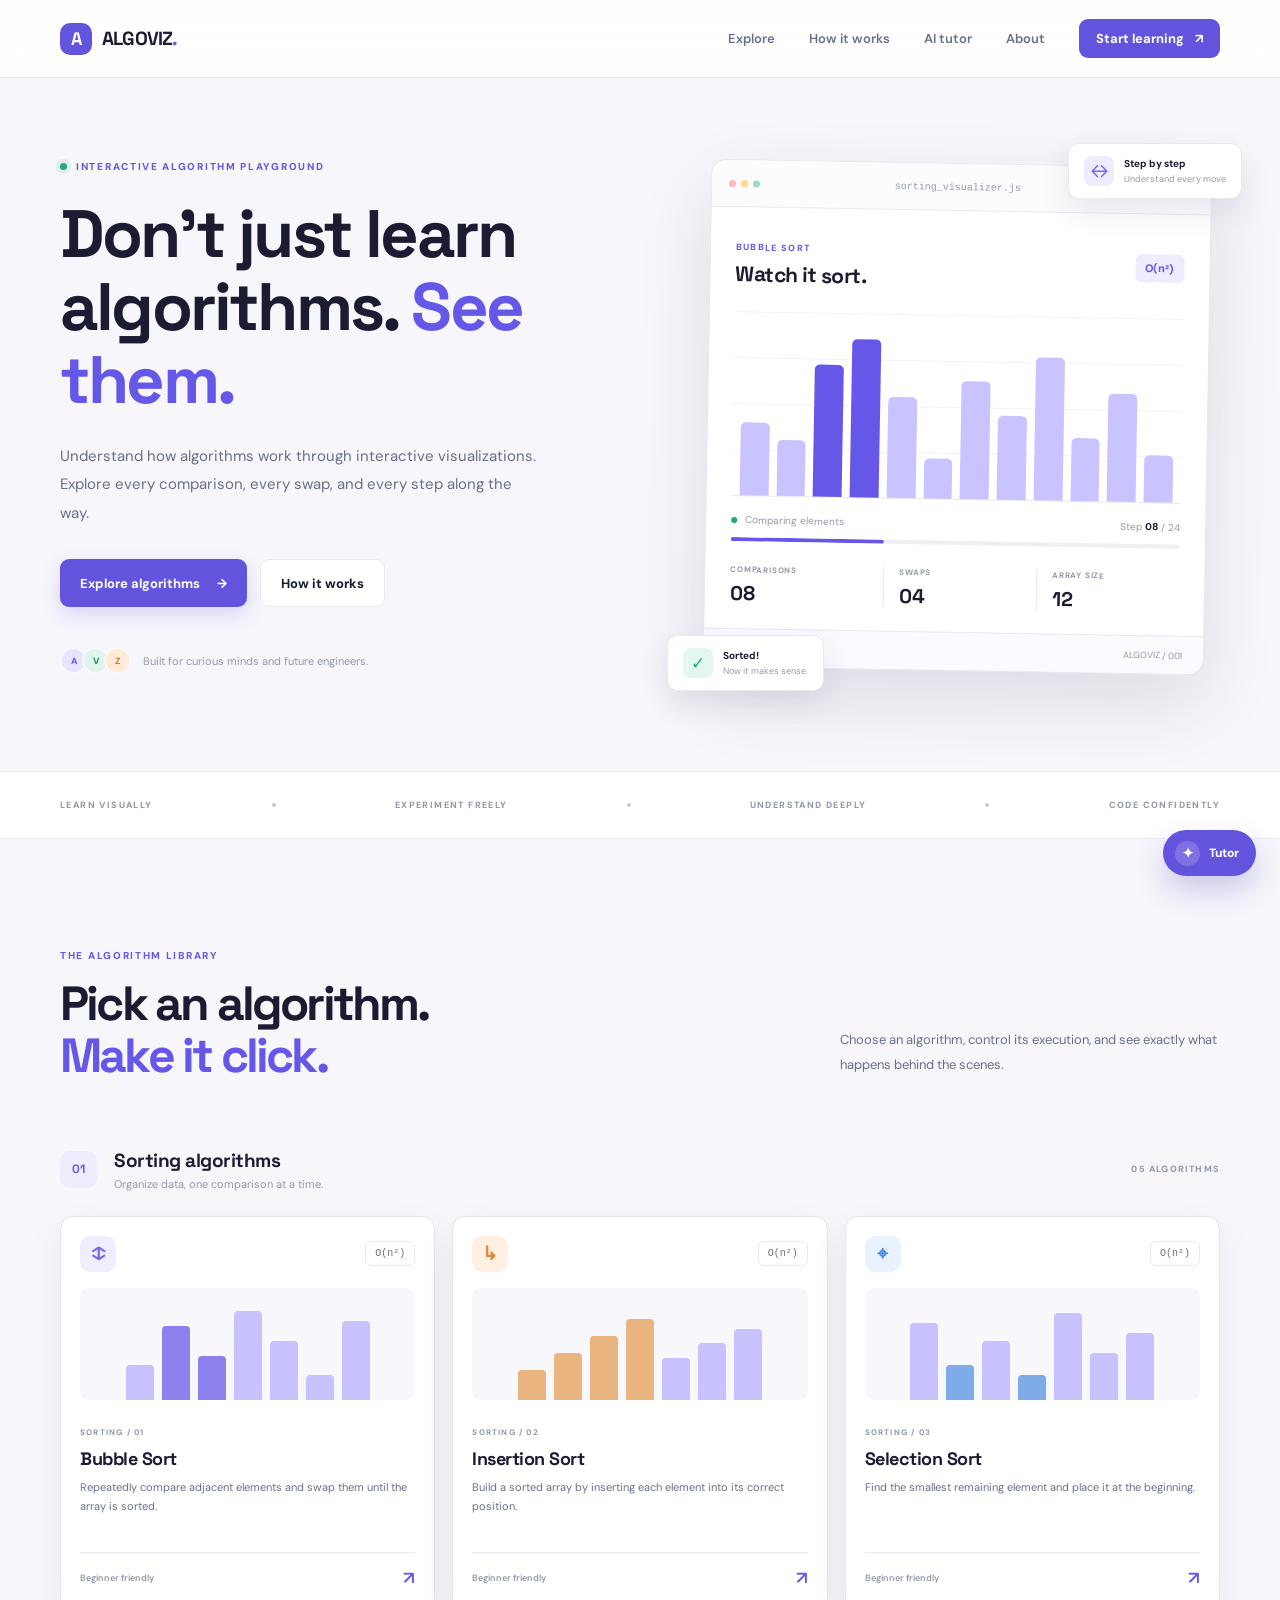
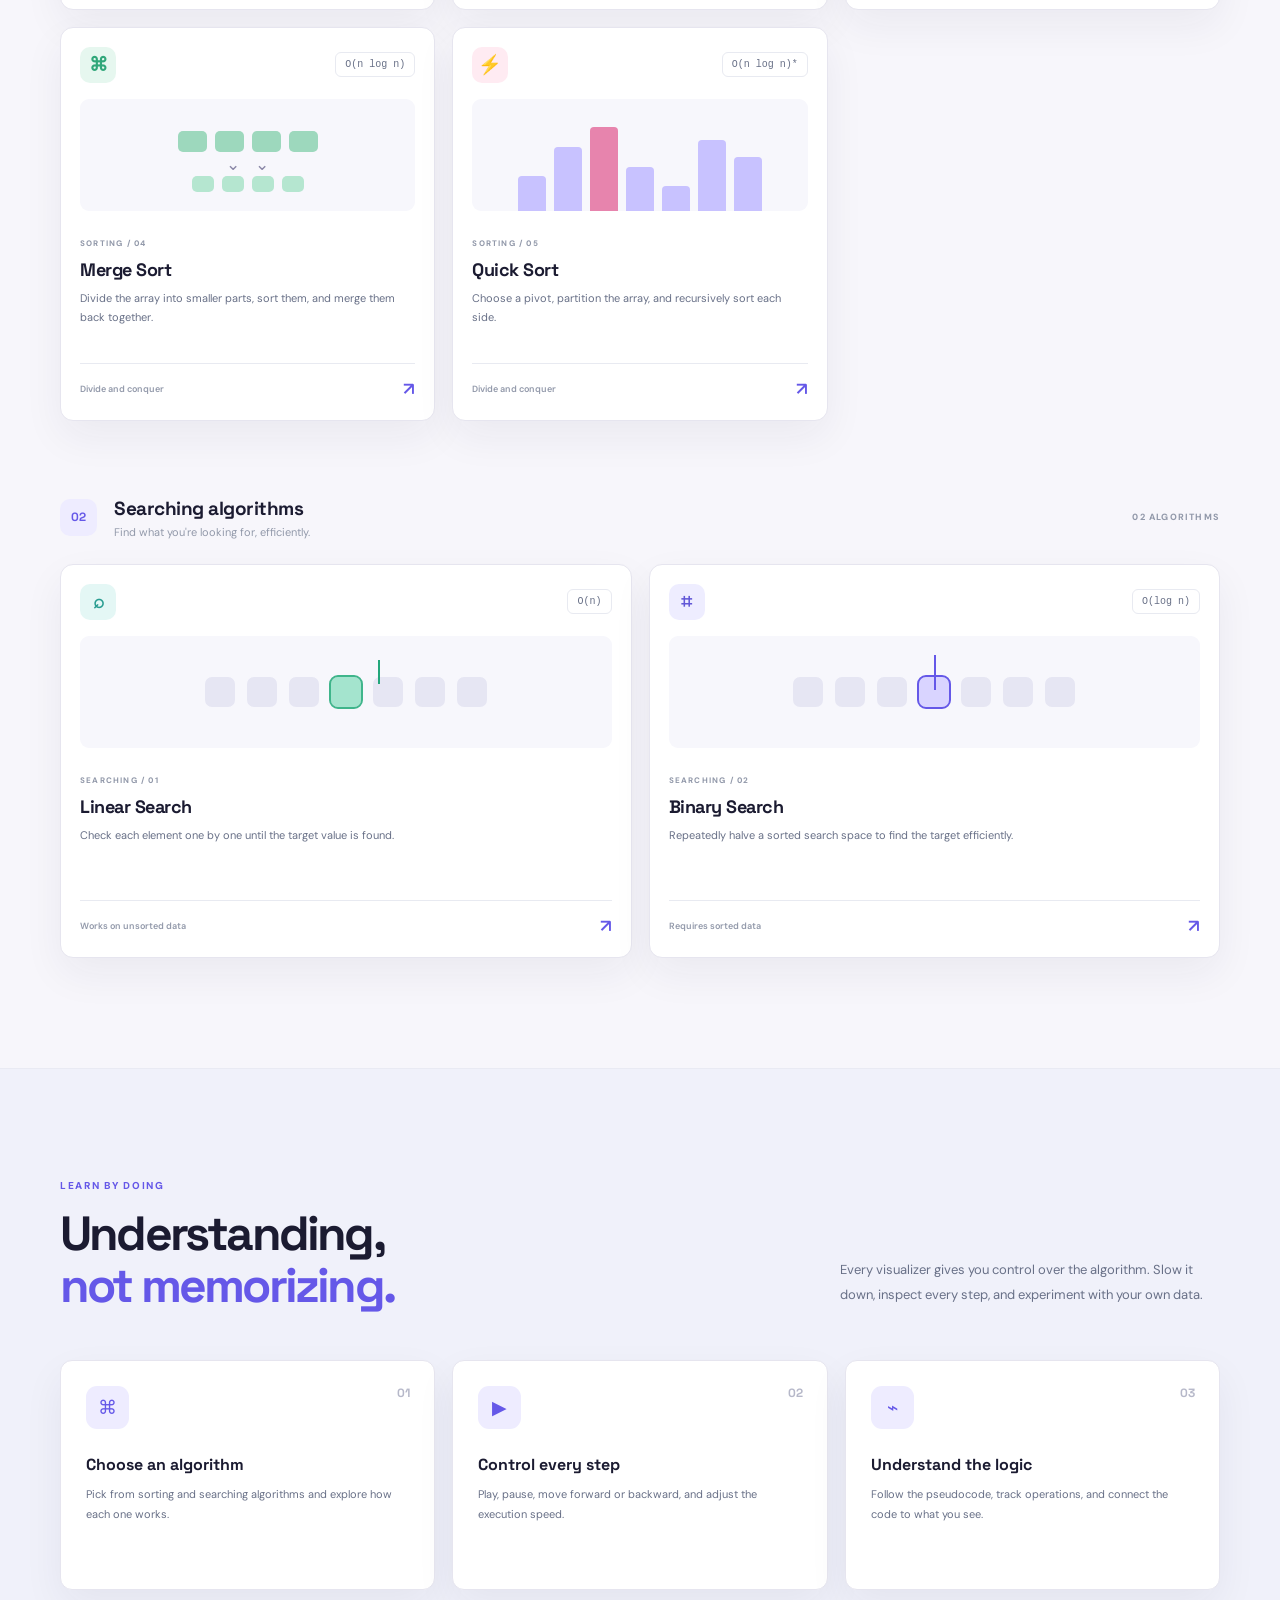
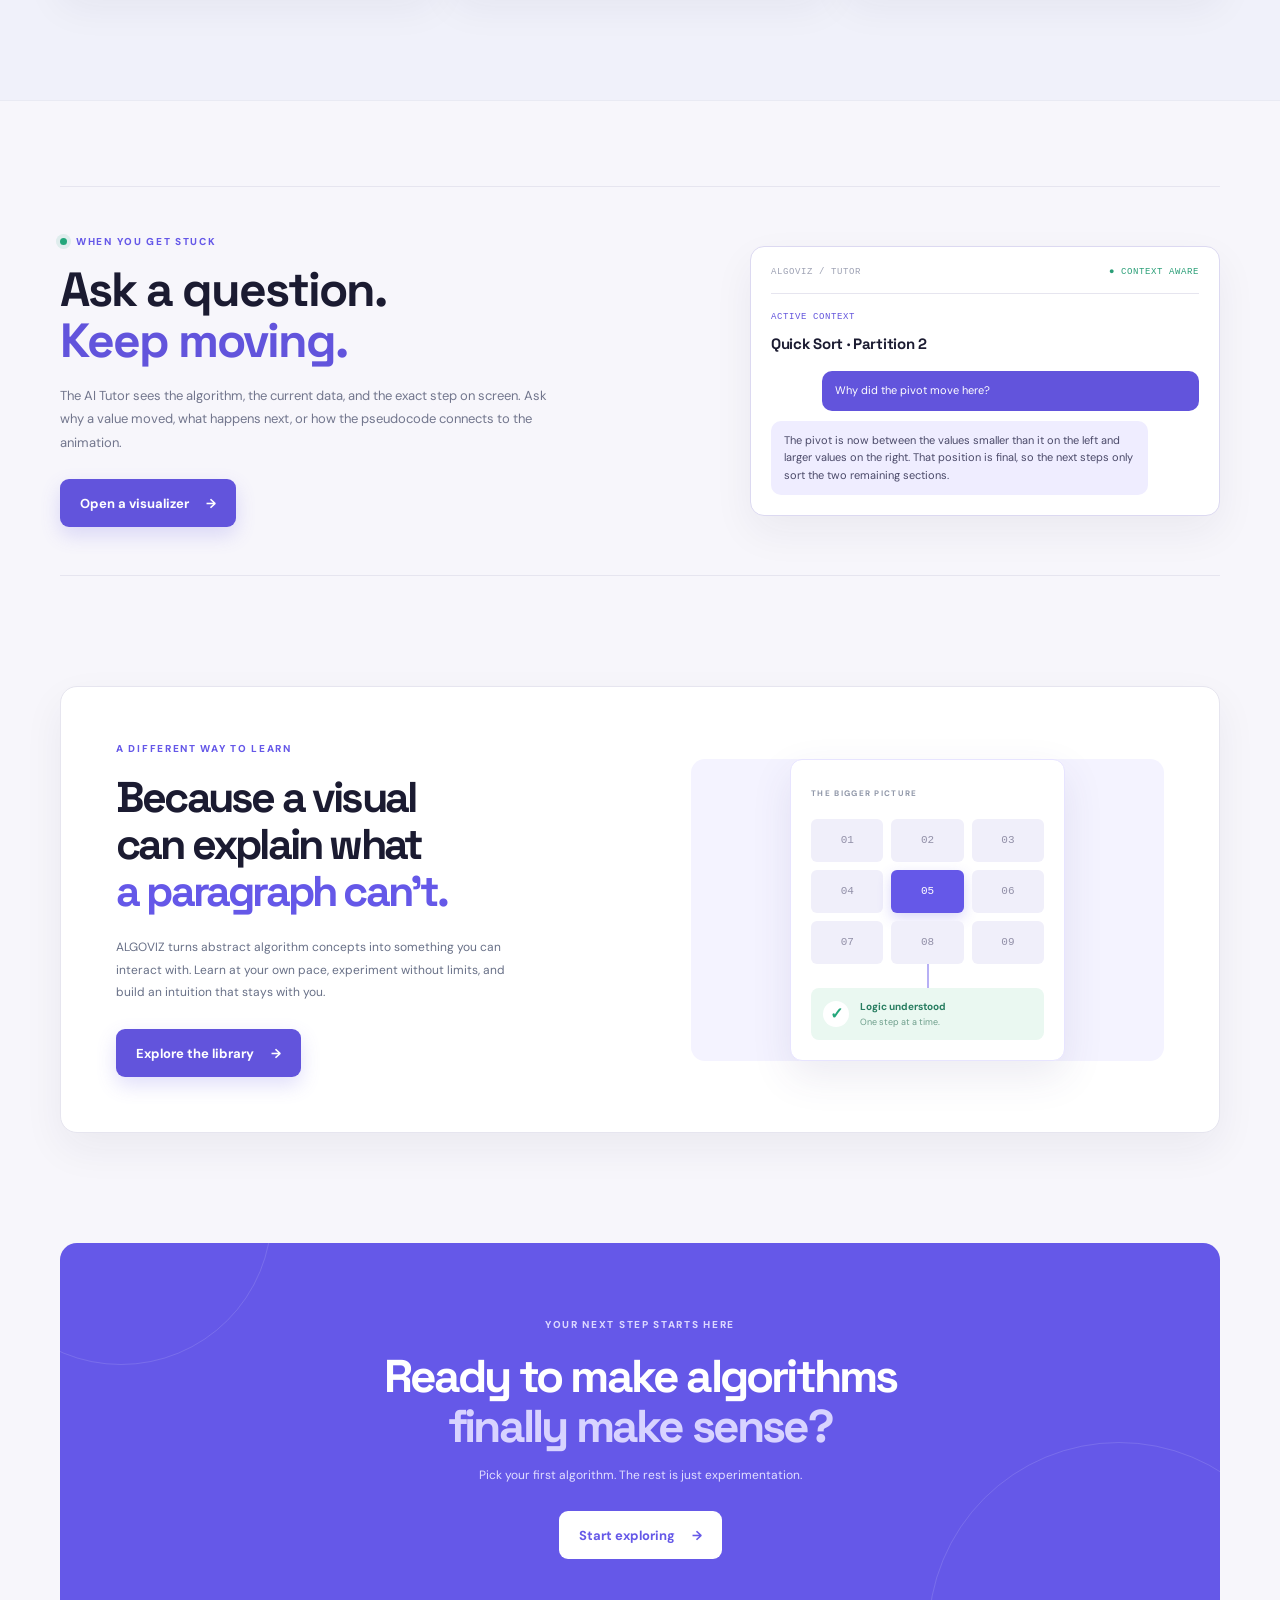
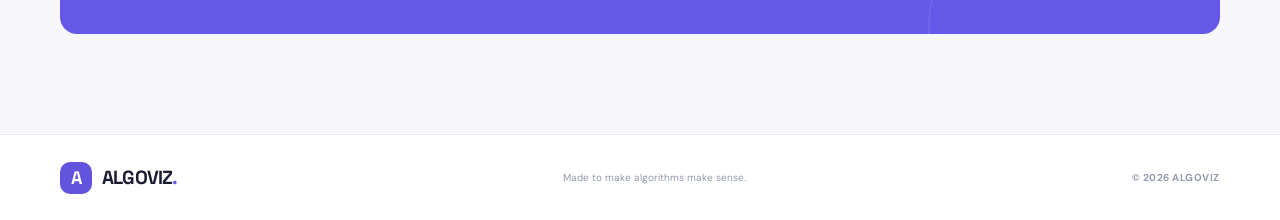
==== commit 2e0b1b27: "feat: integrate AI tutor for algorithm explanations and enhance UI - Added AI tutor functionality to" ====
--- a/index.html
+++ b/index.html
@@ -11,7 +11,10 @@
   <link rel="preconnect" href="https://fonts.gstatic.com" crossorigin>
   <link href="https://fonts.googleapis.com/css2?family=DM+Sans:wght@400;500;600;700;800&family=Space+Grotesk:wght@400;500;600;700&display=swap" rel="stylesheet">
   <link rel="stylesheet" href="css/global.css" />
+  <link rel="stylesheet" href="css/overhaul.css" />
+  <link rel="stylesheet" href="css/tutor.css" />
   <script src="js/app.js" defer></script>
+  <script src="js/ai-tutor.js" defer></script>
 </head>
 <body>
   <header class="site-header">
@@ -29,6 +32,7 @@
       <div class="nav-links" id="navLinks">
         <a href="#explore">Explore</a>
         <a href="#how-it-works">How it works</a>
+        <a href="#ai-tutor">AI tutor</a>
         <a href="#about">About</a>
         <a href="#explore" class="nav-cta">Start learning <span>↗</span></a>
       </div>
@@ -403,6 +407,25 @@
       </div>
     </section>
 
+    <section class="ai-feature-section container" id="ai-tutor">
+      <div class="ai-feature-copy reveal">
+        <div class="eyebrow"><span class="eyebrow-dot"></span>WHEN YOU GET STUCK</div>
+        <h2>Ask a question.<br /><span>Keep moving.</span></h2>
+        <p>
+          The AI Tutor sees the algorithm, the current data, and the exact step
+          on screen. Ask why a value moved, what happens next, or how the
+          pseudocode connects to the animation.
+        </p>
+        <a href="#explore" class="button button-primary">Open a visualizer <span>→</span></a>
+      </div>
+      <div class="ai-feature-preview reveal" aria-label="AI Tutor preview">
+        <div class="ai-preview-topline"><span>ALGOVIZ / TUTOR</span><span class="ai-preview-live">● CONTEXT AWARE</span></div>
+        <div class="ai-preview-context"><span>ACTIVE CONTEXT</span><strong>Quick Sort · Partition 2</strong></div>
+        <div class="ai-preview-message ai-preview-user">Why did the pivot move here?</div>
+        <div class="ai-preview-message ai-preview-answer">The pivot is now between the values smaller than it on the left and larger values on the right. That position is final, so the next steps only sort the two remaining sections.</div>
+      </div>
+    </section>
+
     <section class="about-section container" id="about">
       <div class="about-panel reveal">
         <div class="about-copy">
--- a/css/overhaul.css
+++ b/css/overhaul.css
@@ -0,0 +1,465 @@
+:root {
+  --algoviz-bg: #f7f6fb;
+  --algoviz-surface: #ffffff;
+  --algoviz-surface-soft: #fbfaff;
+  --algoviz-ink: #1b1b31;
+  --algoviz-muted: #72768d;
+  --algoviz-faint: #9da1b3;
+  --algoviz-line: #e6e5ef;
+  --algoviz-purple: #6254dc;
+  --algoviz-purple-dark: #4b3eb8;
+  --algoviz-purple-soft: #efedff;
+  --algoviz-green: #2a9e77;
+  --algoviz-radius: 12px;
+  --algoviz-shadow: 0 16px 42px rgba(37, 35, 75, 0.06);
+}
+
+html {
+  overflow-x: hidden;
+}
+
+body {
+  background: var(--algoviz-bg);
+  color: var(--algoviz-ink);
+}
+
+button,
+a,
+input,
+select,
+textarea {
+  -webkit-tap-highlight-color: transparent;
+}
+
+:focus-visible {
+  outline: 3px solid rgba(98, 84, 220, 0.28);
+  outline-offset: 3px;
+}
+
+.site-header,
+.visualizer-header,
+.topbar {
+  border-color: var(--algoviz-line);
+  background: rgba(255, 255, 255, 0.9);
+}
+
+.site-header .brand,
+.visualizer-header .brand,
+.topbar .brand {
+  color: var(--algoviz-ink);
+}
+
+.brand-mark,
+.brand-icon {
+  background: var(--algoviz-purple);
+}
+
+.nav-cta,
+.button-primary,
+.play-button,
+.search-target-submit,
+.ai-tutor-launch {
+  background: var(--algoviz-purple);
+}
+
+.nav-cta:hover,
+.button-primary:hover,
+.play-button:hover,
+.search-target-submit:hover {
+  background: var(--algoviz-purple-dark);
+}
+
+.algorithm-card,
+.step-card,
+.about-panel,
+.panel,
+.search-panel {
+  border-color: var(--algoviz-line);
+  box-shadow: var(--algoviz-shadow);
+}
+
+.algorithm-card:hover {
+  border-color: #b7b0ef;
+  box-shadow: 0 20px 46px rgba(64, 54, 158, 0.1);
+}
+
+.ai-feature-section {
+  display: grid;
+  grid-template-columns: minmax(0, 0.9fr) minmax(360px, 0.72fr);
+  align-items: center;
+  gap: clamp(35px, 8vw, 110px);
+  margin-top: 85px;
+  padding: 48px 0;
+  border-top: 1px solid var(--algoviz-line);
+  border-bottom: 1px solid var(--algoviz-line);
+}
+
+.ai-feature-copy h2 {
+  margin-top: 17px;
+  font-family: "Space Grotesk", sans-serif;
+  font-size: clamp(32px, 4vw, 48px);
+  letter-spacing: -2px;
+  line-height: 1.05;
+}
+
+.ai-feature-copy h2 span {
+  color: var(--algoviz-purple);
+}
+
+.ai-feature-copy p {
+  max-width: 500px;
+  margin: 18px 0 25px;
+  color: var(--algoviz-muted);
+  font-size: 13px;
+  line-height: 1.8;
+}
+
+.ai-feature-preview {
+  padding: 20px;
+  border: 1px solid #dcd9f1;
+  border-radius: 14px;
+  background: #fff;
+  box-shadow: var(--algoviz-shadow);
+}
+
+.ai-preview-topline,
+.ai-preview-context {
+  display: flex;
+  align-items: center;
+  justify-content: space-between;
+  gap: 12px;
+  font-family: "DM Mono", monospace;
+  font-size: 9px;
+  letter-spacing: 0.6px;
+}
+
+.ai-preview-topline {
+  color: var(--algoviz-faint);
+  padding-bottom: 16px;
+  border-bottom: 1px solid var(--algoviz-line);
+}
+
+.ai-preview-live {
+  color: var(--algoviz-green);
+}
+
+.ai-preview-context {
+  align-items: flex-start;
+  flex-direction: column;
+  margin: 18px 0;
+}
+
+.ai-preview-context span {
+  color: var(--algoviz-purple);
+}
+
+.ai-preview-context strong {
+  color: var(--algoviz-ink);
+  font-family: "Space Grotesk", sans-serif;
+  font-size: 15px;
+  letter-spacing: -0.3px;
+}
+
+.ai-preview-message {
+  max-width: 88%;
+  padding: 11px 13px;
+  border-radius: 10px;
+  font-size: 11px;
+  line-height: 1.6;
+}
+
+.ai-preview-user {
+  margin-left: auto;
+  background: var(--algoviz-purple);
+  color: #fff;
+}
+
+.ai-preview-answer {
+  margin-top: 10px;
+  background: var(--algoviz-purple-soft);
+  color: #4a4968;
+}
+
+.button,
+.nav-cta,
+.control-button,
+.lesson-next-button,
+.text-button,
+.search-target-submit,
+.secondary-button,
+.custom-controls button {
+  transition: color 160ms ease, background 160ms ease, border-color 160ms ease, transform 160ms ease, box-shadow 160ms ease;
+}
+
+.button:active,
+.nav-cta:active,
+.control-button:active,
+.lesson-next-button:active,
+.text-button:active,
+.search-target-submit:active {
+  transform: translateY(1px);
+}
+
+.visualizer-header,
+.topbar {
+  position: sticky;
+  top: 0;
+  z-index: 20;
+}
+
+.page-heading,
+.search-heading,
+.hero {
+  max-width: 1320px;
+}
+
+.array-stage,
+.search-array-area,
+.array-viewport {
+  min-width: 0;
+  overflow-x: auto;
+}
+
+.array-stage > *,
+.search-array,
+.array {
+  min-width: 420px;
+}
+
+.playback-controls,
+.controls,
+.lesson-actions,
+.search-controls,
+.lesson-footer {
+  flex-wrap: wrap;
+}
+
+@media (max-width: 1100px) {
+  .container,
+  .header-inner,
+  .workspace,
+  .search-workspace {
+    width: min(100% - 40px, 980px);
+  }
+
+  .hero {
+    gap: 35px;
+  }
+
+  .learning-grid,
+  .search-grid,
+  .workspace {
+    grid-template-columns: 1fr;
+  }
+
+  .code-panel,
+  .visualization-panel,
+  .search-panel {
+    min-height: 0;
+  }
+}
+
+@media (max-width: 760px) {
+  .container,
+  .header-inner,
+  .workspace,
+  .search-workspace {
+    width: min(100% - 28px, 620px);
+  }
+
+  .site-header,
+  .visualizer-header,
+  .topbar {
+    height: 62px;
+  }
+
+  .header-inner {
+    width: calc(100% - 28px);
+  }
+
+  .header-center,
+  .breadcrumb {
+    display: none;
+  }
+
+  .back-link {
+    font-size: 10px;
+  }
+
+  .hero,
+  .page-heading,
+  .search-heading {
+    display: block;
+    min-height: 0;
+    padding-top: 35px;
+    padding-bottom: 25px;
+  }
+
+  .ai-feature-section {
+    grid-template-columns: 1fr;
+    margin-top: 55px;
+    padding: 35px 0;
+  }
+
+  .hero h1 {
+    font-size: clamp(38px, 11vw, 56px);
+  }
+
+  .hero-visual {
+    margin-top: 36px;
+  }
+
+  .page-heading h1,
+  .search-heading h1 {
+    font-size: 42px;
+  }
+
+  .complexity-summary,
+  .search-complexity,
+  .complexities {
+    margin-top: 22px;
+    justify-content: flex-start;
+  }
+
+  .learning-toolbar,
+  .search-toolbar,
+  .mode-row {
+    align-items: flex-start;
+    flex-direction: column;
+  }
+
+  .learning-toolbar {
+    gap: 10px;
+  }
+
+  .code-panel,
+  .visualization-panel,
+  .search-panel,
+  .panel {
+    padding: 16px;
+    border-radius: 10px;
+  }
+
+  .panel-header,
+  .search-panel-header,
+  .panel-heading {
+    align-items: flex-start;
+  }
+
+  .array-caption,
+  .search-array-heading {
+    gap: 20px;
+  }
+
+  .playback-buttons,
+  .control-buttons {
+    width: 100%;
+  }
+
+  .play-button {
+    flex: 1;
+  }
+
+  .speed-control,
+  .search-speed-control {
+    width: 100%;
+    justify-content: space-between;
+  }
+
+  .experiment-controls,
+  .lower-grid,
+  .stats-grid,
+  .concept-grid {
+    grid-template-columns: 1fr;
+  }
+
+  .final-cta-inner {
+    padding: 38px 22px;
+  }
+
+  .site-footer .footer-inner {
+    align-items: flex-start;
+    flex-direction: column;
+    gap: 12px;
+  }
+}
+
+@media (max-width: 480px) {
+  .container,
+  .header-inner,
+  .workspace,
+  .search-workspace {
+    width: calc(100% - 24px);
+  }
+
+  .brand {
+    font-size: 16px;
+  }
+
+  .brand-mark,
+  .brand-icon {
+    width: 28px;
+    height: 28px;
+    border-radius: 8px;
+    font-size: 15px;
+  }
+
+  .back-link {
+    max-width: 135px;
+    overflow: hidden;
+    text-overflow: ellipsis;
+    white-space: nowrap;
+  }
+
+  .hero-actions {
+    align-items: stretch;
+    flex-direction: column;
+  }
+
+  .hero-actions .button {
+    width: 100%;
+  }
+
+  .page-heading h1,
+  .search-heading h1 {
+    font-size: 36px;
+  }
+
+  .complexity-summary,
+  .search-complexity,
+  .complexities {
+    gap: 18px;
+  }
+
+  .mode-switch,
+  .search-mode-switch {
+    width: 100%;
+  }
+
+  .mode-button,
+  .search-mode-button {
+    flex: 1;
+    padding-inline: 8px;
+  }
+
+  .array-stage > *,
+  .search-array,
+  .array {
+    min-width: 360px;
+  }
+
+  .lesson-content {
+    grid-template-columns: 1fr;
+  }
+}
+
+@media (prefers-reduced-motion: reduce) {
+  *,
+  *::before,
+  *::after {
+    scroll-behavior: auto !important;
+    animation-duration: 0.01ms !important;
+    animation-iteration-count: 1 !important;
+    transition-duration: 0.01ms !important;
+  }
+}
--- a/css/tutor.css
+++ b/css/tutor.css
@@ -0,0 +1,250 @@
+.sr-only {
+  position: absolute;
+  width: 1px;
+  height: 1px;
+  padding: 0;
+  margin: -1px;
+  overflow: hidden;
+  clip: rect(0, 0, 0, 0);
+  white-space: nowrap;
+  border: 0;
+}
+
+.ai-tutor {
+  --tutor-ink: #1a1b31;
+  --tutor-muted: #727792;
+  --tutor-line: #e8e8f1;
+  --tutor-purple: #6254dc;
+  --tutor-purple-dark: #4c40bd;
+  position: fixed;
+  right: 24px;
+  bottom: 24px;
+  z-index: 120;
+  color: var(--tutor-ink);
+  font-family: "DM Sans", sans-serif;
+}
+
+.ai-tutor-launch {
+  min-height: 46px;
+  display: inline-flex;
+  align-items: center;
+  gap: 9px;
+  padding: 0 16px 0 11px;
+  border: 1px solid rgba(98, 84, 220, 0.18);
+  border-radius: 999px;
+  background: var(--tutor-purple);
+  color: #fff;
+  box-shadow: 0 14px 30px rgba(67, 57, 175, 0.24);
+  font-size: 12px;
+  font-weight: 800;
+  transition: transform 160ms ease, background 160ms ease;
+}
+
+.ai-tutor-launch:hover {
+  background: var(--tutor-purple-dark);
+  transform: translateY(-2px);
+}
+
+.ai-tutor-launch-mark {
+  width: 25px;
+  height: 25px;
+  display: grid;
+  place-items: center;
+  border-radius: 50%;
+  background: rgba(255, 255, 255, 0.18);
+  font-size: 14px;
+}
+
+.ai-tutor-panel {
+  position: absolute;
+  right: 0;
+  bottom: 58px;
+  width: min(390px, calc(100vw - 32px));
+  overflow: hidden;
+  border: 1px solid var(--tutor-line);
+  border-radius: 16px;
+  background: #fff;
+  box-shadow: 0 24px 70px rgba(33, 35, 75, 0.18);
+}
+
+.ai-tutor-panel[hidden] {
+  display: none;
+}
+
+.ai-tutor-header {
+  display: flex;
+  justify-content: space-between;
+  gap: 18px;
+  padding: 18px 18px 15px;
+  border-bottom: 1px solid var(--tutor-line);
+  background: #fbfbff;
+}
+
+.ai-tutor-kicker {
+  color: var(--tutor-purple);
+  font-family: "DM Mono", monospace;
+  font-size: 9px;
+  font-weight: 600;
+  letter-spacing: 1px;
+}
+
+.ai-tutor-header h2 {
+  margin-top: 5px;
+  font-family: "Space Grotesk", sans-serif;
+  font-size: 18px;
+  letter-spacing: -0.5px;
+}
+
+.ai-tutor-context {
+  margin-top: 5px;
+  color: var(--tutor-muted);
+  font-size: 10px;
+}
+
+.ai-tutor-close {
+  width: 28px;
+  height: 28px;
+  flex: 0 0 auto;
+  border: 0;
+  border-radius: 50%;
+  background: #f0f0f7;
+  color: var(--tutor-muted);
+  font-size: 20px;
+  line-height: 1;
+}
+
+.ai-tutor-messages {
+  max-height: 270px;
+  min-height: 125px;
+  display: flex;
+  flex-direction: column;
+  gap: 10px;
+  overflow-y: auto;
+  padding: 14px 16px 8px;
+}
+
+.ai-tutor-welcome,
+.ai-tutor-message {
+  max-width: 90%;
+  padding: 10px 12px;
+  border-radius: 11px;
+  font-size: 11px;
+  line-height: 1.55;
+}
+
+.ai-tutor-welcome {
+  max-width: 100%;
+  border: 1px dashed #d8d8e8;
+  color: var(--tutor-muted);
+}
+
+.ai-tutor-message.user {
+  align-self: flex-end;
+  background: var(--tutor-purple);
+  color: #fff;
+}
+
+.ai-tutor-message.assistant {
+  align-self: flex-start;
+  background: #f2f1ff;
+  color: #454565;
+}
+
+.ai-tutor-suggestions {
+  display: flex;
+  flex-wrap: wrap;
+  gap: 6px;
+  padding: 4px 16px 12px;
+}
+
+.ai-tutor-suggestions button {
+  padding: 6px 8px;
+  border: 1px solid var(--tutor-line);
+  border-radius: 999px;
+  background: #fff;
+  color: var(--tutor-muted);
+  font-size: 9px;
+  text-align: left;
+}
+
+.ai-tutor-suggestions button:hover {
+  border-color: #bbb5ef;
+  color: var(--tutor-purple);
+}
+
+.ai-tutor-form {
+  margin: 0 16px;
+  padding: 10px 0 8px;
+  border-top: 1px solid var(--tutor-line);
+}
+
+.ai-tutor-form textarea {
+  width: 100%;
+  resize: vertical;
+  padding: 9px 10px;
+  border: 1px solid var(--tutor-line);
+  border-radius: 9px;
+  outline: 0;
+  color: var(--tutor-ink);
+  font-size: 11px;
+}
+
+.ai-tutor-form textarea:focus {
+  border-color: #a9a0ef;
+  box-shadow: 0 0 0 3px rgba(98, 84, 220, 0.1);
+}
+
+.ai-tutor-form-footer {
+  display: flex;
+  align-items: center;
+  justify-content: space-between;
+  gap: 10px;
+  margin-top: 7px;
+}
+
+.ai-tutor-form-footer span,
+.ai-tutor-clear {
+  color: var(--tutor-muted);
+  font-size: 9px;
+}
+
+.ai-tutor-form-footer button {
+  padding: 7px 11px;
+  border: 0;
+  border-radius: 7px;
+  background: var(--tutor-purple);
+  color: #fff;
+  font-size: 10px;
+  font-weight: 800;
+}
+
+.ai-tutor-form-footer button:disabled {
+  cursor: wait;
+  opacity: 0.55;
+}
+
+.ai-tutor-clear {
+  width: 100%;
+  padding: 8px;
+  border: 0;
+  border-top: 1px solid var(--tutor-line);
+  background: #fff;
+}
+
+.ai-tutor-clear:hover {
+  color: var(--tutor-purple);
+  background: #fbfbff;
+}
+
+@media (max-width: 600px) {
+  .ai-tutor {
+    right: 16px;
+    bottom: 16px;
+  }
+
+  .ai-tutor-panel {
+    right: -2px;
+    bottom: 56px;
+    width: min(390px, calc(100vw - 32px));
+  }
+}
